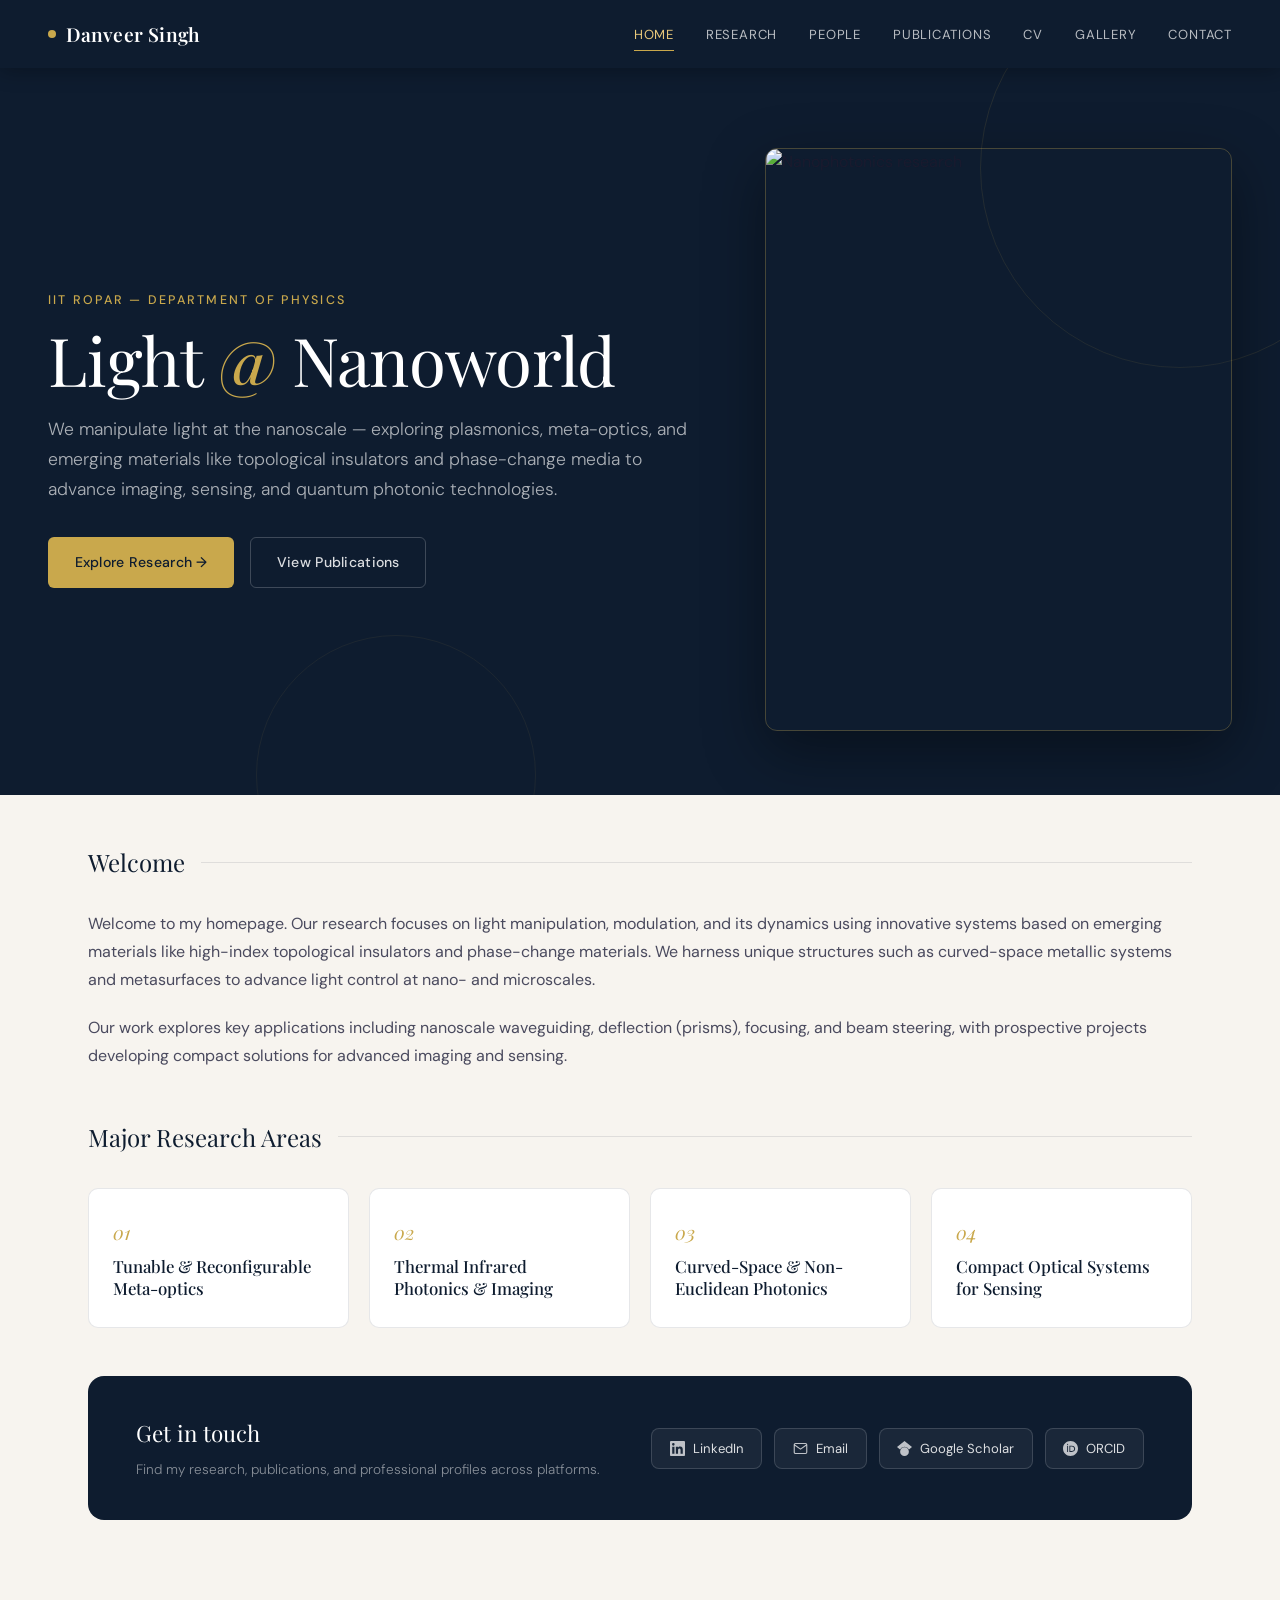
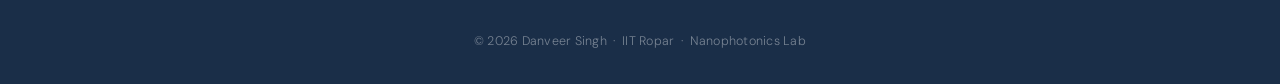
==== index.html @ 8ac62649 "Initial upload" ====
<!DOCTYPE html>
<html lang="en">
<head>
<meta charset="UTF-8">
<meta name="viewport" content="width=device-width, initial-scale=1.0">
<title>Danveer Singh — Light @ Nanoworld</title>
<meta name="description" content="Dr. Danveer Singh — Assistant Professor at IIT Ropar. Research in nanophotonics, plasmonics, and meta-optics for sensing, imaging, and quantum technologies.">
<link href="https://fonts.googleapis.com/css2?family=Playfair+Display:wght@400;500;600&family=DM+Sans:wght@300;400;500&display=swap" rel="stylesheet">
<link rel="stylesheet" href="styles.css">
</head>
<body>

<nav>
  <a href="index.html" class="nav-brand">Danveer Singh</a>
  <button class="nav-toggle" onclick="document.querySelector('.nav-links').classList.toggle('open')">☰</button>
  <ul class="nav-links">
    <li><a href="index.html" class="active">Home</a></li>
    <li><a href="research.html">Research</a></li>
    <li><a href="people.html">People</a></li>
    <li><a href="publications.html">Publications</a></li>
    <li><a href="cv.html">CV</a></li>
    <li><a href="gallery.html">Gallery</a></li>
    <li><a href="contact.html">Contact</a></li>
  </ul>
</nav>

<section class="hero">
  <div class="hero-grid">
    <div>
      <p class="header-eyebrow">IIT Ropar — Department of Physics</p>
      <h1>Light <span class="accent">@</span> Nanoworld</h1>
      <p class="lead">We manipulate light at the nanoscale — exploring plasmonics, meta-optics, and emerging materials like topological insulators and phase-change media to advance imaging, sensing, and quantum photonic technologies.</p>
      <div class="hero-cta">
        <a href="research.html" class="btn btn-primary">Explore Research →</a>
        <a href="publications.html" class="btn btn-ghost">View Publications</a>
      </div>
    </div>
    <div class="hero-image">
      <img src="https://lh3.googleusercontent.com/sitesv/[base64]w1280" alt="Nanophotonics research">
    </div>
  </div>
</section>

<main>
  <div class="prose">
    <div class="section-label"><h2>Welcome</h2></div>
    <p>Welcome to my homepage. Our research focuses on light manipulation, modulation, and its dynamics using innovative systems based on emerging materials like high-index topological insulators and phase-change materials. We harness unique structures such as curved-space metallic systems and metasurfaces to advance light control at nano- and microscales.</p>
    <p>Our work explores key applications including nanoscale waveguiding, deflection (prisms), focusing, and beam steering, with prospective projects developing compact solutions for advanced imaging and sensing.</p>
  </div>

  <div class="section-label"><h2>Major Research Areas</h2></div>
  <div class="research-grid">
    <div class="research-card">
      <p class="card-num">01</p>
      <h3>Tunable & Reconfigurable Meta-optics</h3>
    </div>
    <div class="research-card">
      <p class="card-num">02</p>
      <h3>Thermal Infrared Photonics & Imaging</h3>
    </div>
    <div class="research-card">
      <p class="card-num">03</p>
      <h3>Curved-Space & Non-Euclidean Photonics</h3>
    </div>
    <div class="research-card">
      <p class="card-num">04</p>
      <h3>Compact Optical Systems for Sensing</h3>
    </div>
  </div>

  <div class="connect-section">
    <div class="connect-text">
      <h3>Get in touch</h3>
      <p>Find my research, publications, and professional profiles across platforms.</p>
    </div>
    <div class="connect-links">
      <a href="https://linkedin.com/in/dr-danveer-singh-b5852313" class="connect-link" target="_blank">
        <svg viewBox="0 0 24 24" fill="currentColor"><path d="M20.447 20.452h-3.554v-5.569c0-1.328-.027-3.037-1.852-3.037-1.853 0-2.136 1.445-2.136 2.939v5.667H9.351V9h3.414v1.561h.046c.477-.9 1.637-1.85 3.37-1.85 3.601 0 4.267 2.37 4.267 5.455v6.286zM5.337 7.433a2.062 2.062 0 0 1-2.063-2.065 2.064 2.064 0 1 1 2.063 2.065zm1.782 13.019H3.555V9h3.564v11.452zM22.225 0H1.771C.792 0 0 .774 0 1.729v20.542C0 23.227.792 24 1.771 24h20.451C23.2 24 24 23.227 24 22.271V1.729C24 .774 23.2 0 22.222 0h.003z"/></svg>
        LinkedIn
      </a>
      <a href="mailto:danveer.singh@iitrpr.ac.in" class="connect-link">
        <svg viewBox="0 0 24 24" fill="none" stroke="currentColor" stroke-width="1.8"><path d="M4 4h16c1.1 0 2 .9 2 2v12c0 1.1-.9 2-2 2H4c-1.1 0-2-.9-2-2V6c0-1.1.9-2 2-2z"/><polyline points="22,6 12,13 2,6"/></svg>
        Email
      </a>
      <a href="https://scholar.google.com/citations?user=faxJPPoAAAAJ&hl=en" class="connect-link" target="_blank">
        <svg viewBox="0 0 24 24" fill="currentColor"><path d="M12 24a7 7 0 1 1 0-14 7 7 0 0 1 0 14zm0-24L0 9.5l4.838 3.94A8 8 0 0 1 12 9a8 8 0 0 1 7.162 4.44L24 9.5z"/></svg>
        Google Scholar
      </a>
      <a href="https://orcid.org/0000-0001-6834-3446" class="connect-link" target="_blank">
        <svg viewBox="0 0 24 24" fill="currentColor"><path d="M12 0C5.372 0 0 5.372 0 12s5.372 12 12 12 12-5.372 12-12S18.628 0 12 0zM7.369 4.378c.525 0 .947.431.947.947s-.422.947-.947.947a.95.95 0 0 1-.947-.947c0-.525.422-.947.947-.947zm-.722 3.038h1.444v10.041H6.647V7.416zm3.562 0h3.9c3.712 0 5.344 2.653 5.344 5.025 0 2.578-2.016 5.016-5.325 5.016h-3.919V7.416zm1.444 1.303v7.444h2.297c3.272 0 3.872-2.203 3.872-3.722 0-2.016-1.116-3.722-3.884-3.722h-2.285z"/></svg>
        ORCID
      </a>
    </div>
  </div>
</main>

<footer>
  &copy; 2026 Danveer Singh &nbsp;·&nbsp; IIT Ropar &nbsp;·&nbsp; Nanophotonics Lab
</footer>

</body>
</html>
---- styles.css ----
/* ============================================================
   DANVEER SINGH — Personal Academic Website
   Theme: Navy + Gold (Academic / Elegant)
   ============================================================ */

*, *::before, *::after { box-sizing: border-box; margin: 0; padding: 0; }

:root {
  --navy: #0e1c2f;
  --navy-mid: #1a2e48;
  --navy-light: #2a4666;
  --gold: #c9a84c;
  --gold-light: #e8c87a;
  --gold-soft: rgba(201, 168, 76, 0.12);
  --cream: #f7f4ef;
  --paper: #ffffff;
  --text: #1a1a2e;
  --text-soft: #4a4a5e;
  --muted: #6b7280;
  --border: rgba(14, 28, 47, 0.1);
  --border-strong: rgba(14, 28, 47, 0.2);
  --shadow-sm: 0 1px 3px rgba(0,0,0,0.06), 0 4px 16px rgba(0,0,0,0.04);
  --shadow-md: 0 4px 14px rgba(14,28,47,0.08), 0 12px 32px rgba(14,28,47,0.06);
  --shadow-lg: 0 8px 32px rgba(14,28,47,0.14);
}

html { scroll-behavior: smooth; }

body {
  font-family: 'DM Sans', -apple-system, BlinkMacSystemFont, sans-serif;
  background: var(--cream);
  color: var(--text);
  min-height: 100vh;
  line-height: 1.6;
  -webkit-font-smoothing: antialiased;
}

a { color: var(--navy); text-decoration: none; transition: color 0.2s; }
a:hover { color: var(--gold); }

img { max-width: 100%; height: auto; display: block; }

/* ============== NAVIGATION ============== */
nav {
  background: var(--navy);
  padding: 0 3rem;
  display: flex;
  align-items: center;
  justify-content: space-between;
  height: 68px;
  position: sticky;
  top: 0;
  z-index: 100;
  box-shadow: 0 2px 20px rgba(0,0,0,0.3);
}

.nav-brand {
  color: white;
  font-family: 'Playfair Display', serif;
  font-size: 1.2rem;
  font-weight: 600;
  letter-spacing: 0.01em;
  text-decoration: none;
  display: flex;
  align-items: center;
  gap: 0.6rem;
}

.nav-brand::before {
  content: '';
  width: 8px;
  height: 8px;
  border-radius: 50%;
  background: var(--gold);
}

.nav-brand:hover { color: white; }

.nav-links {
  display: flex;
  gap: 2rem;
  list-style: none;
  align-items: center;
}

.nav-links a {
  color: rgba(255, 255, 255, 0.7);
  text-decoration: none;
  font-size: 0.82rem;
  font-weight: 400;
  letter-spacing: 0.06em;
  text-transform: uppercase;
  transition: color 0.2s;
  position: relative;
  padding: 0.25rem 0;
}

.nav-links a::after {
  content: '';
  position: absolute;
  bottom: -4px;
  left: 0;
  width: 0;
  height: 1px;
  background: var(--gold);
  transition: width 0.3s ease;
}

.nav-links a:hover,
.nav-links a.active {
  color: var(--gold-light);
}

.nav-links a.active::after,
.nav-links a:hover::after {
  width: 100%;
}

.nav-toggle {
  display: none;
  background: none;
  border: none;
  color: white;
  font-size: 1.5rem;
  cursor: pointer;
}

/* ============== HEADER ============== */
.page-header {
  background: var(--navy);
  padding: 4rem 3rem 3.5rem;
  position: relative;
  overflow: hidden;
}

.page-header::before {
  content: '';
  position: absolute;
  top: -80px;
  right: -80px;
  width: 360px;
  height: 360px;
  border-radius: 50%;
  border: 1px solid rgba(201, 168, 76, 0.15);
  pointer-events: none;
}

.page-header::after {
  content: '';
  position: absolute;
  bottom: -100px;
  left: 30%;
  width: 240px;
  height: 240px;
  border-radius: 50%;
  border: 1px solid rgba(201, 168, 76, 0.08);
  pointer-events: none;
}

.header-eyebrow {
  color: var(--gold);
  font-size: 0.78rem;
  letter-spacing: 0.18em;
  text-transform: uppercase;
  font-weight: 500;
  margin-bottom: 0.85rem;
  position: relative;
  z-index: 1;
}

.page-header h1 {
  font-family: 'Playfair Display', serif;
  font-size: clamp(2.2rem, 5vw, 3.6rem);
  color: white;
  font-weight: 400;
  line-height: 1.1;
  margin-bottom: 1rem;
  position: relative;
  z-index: 1;
}

.page-header p.subtitle {
  color: rgba(255, 255, 255, 0.6);
  font-size: 1rem;
  font-weight: 300;
  max-width: 580px;
  line-height: 1.65;
  position: relative;
  z-index: 1;
}

/* ============== MAIN LAYOUT ============== */
main {
  max-width: 1200px;
  margin: 0 auto;
  padding: 3rem 3rem 5rem;
}

.section-label {
  display: flex;
  align-items: center;
  gap: 1rem;
  margin-bottom: 1.75rem;
  margin-top: 3rem;
}

.section-label:first-child { margin-top: 0; }

.section-label h2 {
  font-family: 'Playfair Display', serif;
  font-size: 1.5rem;
  font-weight: 400;
  color: var(--navy);
  white-space: nowrap;
}

.section-label::after {
  content: '';
  flex: 1;
  height: 1px;
  background: var(--border);
}

/* ============== PROSE CONTENT ============== */
.prose p {
  font-size: 1rem;
  line-height: 1.75;
  color: var(--text-soft);
  margin-bottom: 1.25rem;
}

.prose p strong { color: var(--text); font-weight: 500; }

.prose a {
  color: var(--navy);
  border-bottom: 1px solid var(--gold);
  padding-bottom: 1px;
  transition: all 0.2s;
}

.prose a:hover {
  color: var(--gold);
  border-bottom-color: var(--gold);
}

.prose ul {
  list-style: none;
  padding-left: 0;
  margin-bottom: 1.5rem;
}

.prose ul li {
  position: relative;
  padding-left: 1.5rem;
  margin-bottom: 0.6rem;
  color: var(--text-soft);
  line-height: 1.65;
}

.prose ul li::before {
  content: '';
  position: absolute;
  left: 0;
  top: 0.65rem;
  width: 6px;
  height: 6px;
  background: var(--gold);
  border-radius: 50%;
}

/* ============== HOME / HERO ============== */
.hero {
  background: var(--navy);
  padding: 5rem 3rem 4rem;
  position: relative;
  overflow: hidden;
}

.hero-grid {
  max-width: 1200px;
  margin: 0 auto;
  display: grid;
  grid-template-columns: 1.4fr 1fr;
  gap: 4rem;
  align-items: center;
  position: relative;
  z-index: 1;
}

.hero h1 {
  font-family: 'Playfair Display', serif;
  font-size: clamp(2.5rem, 5.5vw, 4.2rem);
  font-weight: 400;
  color: white;
  line-height: 1.05;
  margin-bottom: 1.25rem;
  letter-spacing: -0.01em;
}

.hero h1 .accent {
  color: var(--gold);
  font-style: italic;
}

.hero p.lead {
  color: rgba(255, 255, 255, 0.65);
  font-size: 1.1rem;
  line-height: 1.7;
  font-weight: 300;
  margin-bottom: 2rem;
}

.hero-cta {
  display: flex;
  gap: 1rem;
  flex-wrap: wrap;
}

.btn {
  display: inline-flex;
  align-items: center;
  gap: 0.5rem;
  padding: 0.85rem 1.6rem;
  border-radius: 6px;
  font-size: 0.88rem;
  font-weight: 500;
  letter-spacing: 0.02em;
  text-decoration: none;
  transition: all 0.2s;
  border: 1px solid transparent;
  cursor: pointer;
}

.btn-primary {
  background: var(--gold);
  color: var(--navy);
}

.btn-primary:hover {
  background: var(--gold-light);
  color: var(--navy);
  transform: translateY(-2px);
}

.btn-ghost {
  background: transparent;
  color: rgba(255, 255, 255, 0.85);
  border-color: rgba(255, 255, 255, 0.2);
}

.btn-ghost:hover {
  border-color: var(--gold);
  color: var(--gold-light);
}

.hero-image {
  position: relative;
  border-radius: 12px;
  overflow: hidden;
  aspect-ratio: 4/5;
  box-shadow: 0 20px 60px rgba(0,0,0,0.4);
  border: 1px solid rgba(201, 168, 76, 0.3);
}

.hero-image::before {
  content: '';
  position: absolute;
  inset: 0;
  background: linear-gradient(135deg, transparent 0%, rgba(14,28,47,0.4) 100%);
  z-index: 1;
}

.hero-image img {
  width: 100%;
  height: 100%;
  object-fit: cover;
}

.hero::before {
  content: '';
  position: absolute;
  top: -100px;
  right: -100px;
  width: 400px;
  height: 400px;
  border-radius: 50%;
  border: 1px solid rgba(201, 168, 76, 0.12);
  pointer-events: none;
}

.hero::after {
  content: '';
  position: absolute;
  bottom: -120px;
  left: 20%;
  width: 280px;
  height: 280px;
  border-radius: 50%;
  border: 1px solid rgba(201, 168, 76, 0.08);
  pointer-events: none;
}

/* ============== RESEARCH AREAS GRID ============== */
.research-grid {
  display: grid;
  grid-template-columns: repeat(auto-fit, minmax(240px, 1fr));
  gap: 1.25rem;
  margin: 2rem 0;
}

.research-card {
  background: var(--paper);
  padding: 1.75rem 1.5rem;
  border-radius: 10px;
  border: 1px solid var(--border);
  transition: transform 0.3s, box-shadow 0.3s, border-color 0.3s;
  position: relative;
}

.research-card:hover {
  transform: translateY(-4px);
  box-shadow: var(--shadow-md);
  border-color: var(--gold);
}

.research-card .card-num {
  font-family: 'Playfair Display', serif;
  font-size: 1.2rem;
  color: var(--gold);
  font-style: italic;
  margin-bottom: 0.5rem;
}

.research-card h3 {
  font-family: 'Playfair Display', serif;
  font-size: 1.05rem;
  color: var(--navy);
  font-weight: 500;
  line-height: 1.3;
}

/* ============== RESEARCH ITEMS (long form) ============== */
.research-item {
  background: var(--paper);
  border-radius: 12px;
  border: 1px solid var(--border);
  overflow: hidden;
  margin-bottom: 1.75rem;
  display: grid;
  grid-template-columns: 280px 1fr;
  transition: box-shadow 0.3s;
}

.research-item:hover { box-shadow: var(--shadow-md); }

.research-item.reverse { grid-template-columns: 1fr 280px; }

.research-item .ri-image {
  background: #dde3ea;
  position: relative;
  overflow: hidden;
}

.research-item .ri-image img {
  width: 100%;
  height: 100%;
  object-fit: cover;
}

.research-item .ri-content {
  padding: 1.75rem 1.85rem;
}

.research-item h3 {
  font-family: 'Playfair Display', serif;
  font-size: 1.25rem;
  color: var(--navy);
  font-weight: 500;
  margin-bottom: 0.75rem;
  line-height: 1.3;
}

.research-item p {
  color: var(--text-soft);
  font-size: 0.93rem;
  line-height: 1.7;
  margin-bottom: 1rem;
}

.research-item .ri-link {
  display: inline-flex;
  align-items: center;
  gap: 0.4rem;
  font-size: 0.83rem;
  color: var(--navy);
  font-weight: 500;
  letter-spacing: 0.02em;
  text-transform: uppercase;
  border-bottom: 1px solid var(--gold);
  padding-bottom: 2px;
  transition: all 0.2s;
}

.research-item .ri-link:hover {
  color: var(--gold);
}

.research-item .ri-cite {
  display: block;
  font-size: 0.8rem;
  color: var(--muted);
  margin-top: 0.4rem;
  font-style: italic;
  line-height: 1.5;
}

/* ============== PEOPLE GRID ============== */
.people-grid {
  display: grid;
  grid-template-columns: repeat(auto-fill, minmax(280px, 1fr));
  gap: 1.5rem;
}

.person-card {
  background: var(--paper);
  border-radius: 12px;
  border: 1px solid var(--border);
  overflow: hidden;
  transition: transform 0.3s, box-shadow 0.3s;
}

.person-card:hover {
  transform: translateY(-4px);
  box-shadow: var(--shadow-md);
}

.person-photo {
  aspect-ratio: 1/1;
  background: #dde3ea;
  position: relative;
  overflow: hidden;
}

.person-photo img {
  width: 100%;
  height: 100%;
  object-fit: cover;
}

.person-info {
  padding: 1.25rem 1.35rem 1.5rem;
}

.person-info h3 {
  font-family: 'Playfair Display', serif;
  font-size: 1.1rem;
  color: var(--navy);
  font-weight: 500;
  margin-bottom: 0.25rem;
  line-height: 1.3;
}

.person-role {
  font-size: 0.78rem;
  color: var(--gold);
  background: var(--gold-soft);
  padding: 3px 10px;
  border-radius: 99px;
  display: inline-block;
  font-weight: 500;
  letter-spacing: 0.02em;
  margin-bottom: 0.85rem;
}

.person-bio {
  font-size: 0.85rem;
  color: var(--text-soft);
  line-height: 1.65;
}

.person-card.lead {
  grid-column: 1 / -1;
  display: grid;
  grid-template-columns: 320px 1fr;
}

.person-card.lead .person-photo {
  aspect-ratio: auto;
  height: 100%;
}

.person-card.lead .person-info {
  padding: 2rem 2.25rem;
  display: flex;
  flex-direction: column;
  justify-content: center;
}

.person-card.lead h3 {
  font-size: 1.5rem;
  margin-bottom: 0.3rem;
}

.person-card.lead .person-bio {
  font-size: 0.95rem;
  margin-bottom: 1rem;
}

.former-list {
  background: var(--paper);
  border-left: 3px solid var(--gold);
  padding: 1.25rem 1.5rem;
  border-radius: 0 8px 8px 0;
  margin-top: 1rem;
}

.former-list ol {
  padding-left: 1.25rem;
  color: var(--text-soft);
  font-size: 0.9rem;
}

.former-list ol li { margin-bottom: 0.4rem; }

/* ============== PUBLICATIONS ============== */
.pub-year {
  font-family: 'Playfair Display', serif;
  font-size: 1.85rem;
  color: var(--navy);
  font-weight: 400;
  margin: 2.5rem 0 1.25rem;
  padding-bottom: 0.5rem;
  border-bottom: 2px solid var(--gold);
  display: inline-block;
}

.pub-year:first-of-type { margin-top: 0; }

.pub-list {
  list-style: none;
  padding: 0;
}

.pub-item {
  background: var(--paper);
  border: 1px solid var(--border);
  border-radius: 8px;
  padding: 1.1rem 1.4rem;
  margin-bottom: 0.85rem;
  transition: box-shadow 0.2s, border-color 0.2s, transform 0.2s;
  position: relative;
}

.pub-item:hover {
  border-color: var(--gold);
  box-shadow: var(--shadow-sm);
  transform: translateX(4px);
}

.pub-item .pub-title {
  font-size: 0.97rem;
  color: var(--text);
  line-height: 1.55;
  font-weight: 500;
  margin-bottom: 0.4rem;
}

.pub-item .pub-meta {
  font-size: 0.83rem;
  color: var(--muted);
  font-style: italic;
  line-height: 1.5;
}

.pub-item .pub-meta a {
  color: var(--navy);
  border-bottom: 1px dotted var(--gold);
  font-style: normal;
  font-weight: 500;
}

.pub-item .pub-meta a:hover { color: var(--gold); }

.pub-item .pub-status {
  display: inline-block;
  font-size: 0.7rem;
  background: var(--gold-soft);
  color: #8a6820;
  padding: 2px 8px;
  border-radius: 99px;
  margin-left: 0.4rem;
  font-weight: 500;
  font-style: normal;
  letter-spacing: 0.02em;
}

/* ============== GALLERY ============== */
.filter-bar {
  background: white;
  border-bottom: 1px solid var(--border);
  padding: 0 3rem;
  display: flex;
  gap: 0;
  position: sticky;
  top: 68px;
  z-index: 90;
  margin: 0 -3rem;
}

.filter-btn {
  padding: 1rem 1.5rem;
  background: none;
  border: none;
  border-bottom: 2px solid transparent;
  color: var(--muted);
  font-family: 'DM Sans', sans-serif;
  font-size: 0.85rem;
  font-weight: 500;
  cursor: pointer;
  transition: all 0.2s;
  letter-spacing: 0.02em;
  margin-bottom: -1px;
}

.filter-btn:hover { color: var(--text); }

.filter-btn.active {
  color: var(--navy);
  border-bottom-color: var(--gold);
}

.count {
  display: inline-flex;
  align-items: center;
  justify-content: center;
  background: var(--border);
  color: var(--muted);
  font-size: 0.7rem;
  font-weight: 500;
  border-radius: 99px;
  padding: 1px 7px;
  margin-left: 6px;
  min-width: 20px;
}

.filter-btn.active .count {
  background: var(--gold-soft);
  color: #8a6820;
}

.photo-grid {
  display: grid;
  grid-template-columns: repeat(auto-fill, minmax(280px, 1fr));
  gap: 1.25rem;
  margin-top: 1.5rem;
}

.photo-grid.wide { grid-template-columns: repeat(2, 1fr); }

.photo-card {
  position: relative;
  border-radius: 10px;
  overflow: hidden;
  background: white;
  box-shadow: var(--shadow-sm);
  transition: transform 0.3s ease, box-shadow 0.3s ease;
  cursor: pointer;
}

.photo-card:hover {
  transform: translateY(-4px);
  box-shadow: var(--shadow-lg);
}

.photo-card.featured { grid-column: span 2; }

.photo-wrap {
  position: relative;
  overflow: hidden;
  aspect-ratio: 4/3;
  background: #dde3ea;
}

.photo-card.featured .photo-wrap { aspect-ratio: 16/7; }

.photo-wrap img {
  width: 100%;
  height: 100%;
  object-fit: cover;
  transition: transform 0.4s ease;
}

.photo-card:hover .photo-wrap img { transform: scale(1.04); }

.photo-overlay {
  position: absolute;
  inset: 0;
  background: linear-gradient(to top, rgba(14,28,47,0.72) 0%, transparent 55%);
  opacity: 0;
  transition: opacity 0.3s ease;
  display: flex;
  align-items: flex-end;
  padding: 1.25rem;
}

.photo-card:hover .photo-overlay { opacity: 1; }

.overlay-text { color: white; font-size: 0.85rem; font-weight: 300; }

.photo-caption {
  padding: 0.9rem 1.1rem;
  border-top: 1px solid var(--border);
}

.caption-text {
  font-size: 0.85rem;
  color: var(--text);
  line-height: 1.5;
}

.caption-meta {
  display: flex;
  align-items: center;
  gap: 0.5rem;
  margin-top: 0.4rem;
}

.caption-tag {
  font-size: 0.7rem;
  color: #8a6820;
  background: var(--gold-soft);
  padding: 2px 8px;
  border-radius: 99px;
  font-weight: 500;
}

.caption-year {
  font-size: 0.72rem;
  color: var(--muted);
  margin-left: auto;
}

/* ============== LIGHTBOX ============== */
.lightbox {
  display: none;
  position: fixed;
  inset: 0;
  background: rgba(5,10,20,0.93);
  z-index: 1000;
  align-items: center;
  justify-content: center;
  padding: 2rem;
}

.lightbox.open { display: flex; }

.lightbox-inner {
  max-width: 900px;
  width: 100%;
  position: relative;
  animation: lbIn 0.25s ease;
}

@keyframes lbIn {
  from { opacity: 0; transform: scale(0.96); }
  to   { opacity: 1; transform: scale(1); }
}

.lightbox-inner img {
  width: 100%;
  max-height: 75vh;
  object-fit: contain;
  border-radius: 10px;
}

.lightbox-caption {
  color: rgba(255,255,255,0.8);
  font-size: 0.9rem;
  text-align: center;
  margin-top: 1rem;
  font-weight: 300;
}

.lb-close {
  position: absolute;
  top: -2.5rem;
  right: 0;
  background: none;
  border: none;
  color: rgba(255,255,255,0.6);
  font-size: 1.8rem;
  cursor: pointer;
  line-height: 1;
}

.lb-close:hover { color: white; }

/* ============== CONTACT ============== */
.contact-grid {
  display: grid;
  grid-template-columns: 1fr 1fr;
  gap: 3rem;
}

.contact-info {
  background: var(--paper);
  border-radius: 12px;
  padding: 2rem 2.25rem;
  border: 1px solid var(--border);
}

.contact-row {
  display: flex;
  align-items: flex-start;
  gap: 1rem;
  padding: 1rem 0;
  border-bottom: 1px solid var(--border);
}

.contact-row:last-child { border-bottom: none; }

.contact-icon {
  width: 36px;
  height: 36px;
  border-radius: 50%;
  background: var(--gold-soft);
  display: flex;
  align-items: center;
  justify-content: center;
  flex-shrink: 0;
}

.contact-icon svg {
  width: 16px;
  height: 16px;
  color: #8a6820;
}

.contact-row .label {
  font-size: 0.72rem;
  text-transform: uppercase;
  color: var(--muted);
  letter-spacing: 0.06em;
  margin-bottom: 0.15rem;
}

.contact-row .value {
  font-size: 0.95rem;
  color: var(--text);
  line-height: 1.5;
}

.contact-row .value a {
  color: var(--navy);
  border-bottom: 1px dotted var(--gold);
}

/* ============== CONNECT BANNER ============== */
.connect-section {
  background: var(--navy);
  border-radius: 16px;
  padding: 2.5rem 3rem;
  display: flex;
  align-items: center;
  justify-content: space-between;
  gap: 2rem;
  margin-top: 3rem;
}

.connect-text h3 {
  font-family: 'Playfair Display', serif;
  font-size: 1.4rem;
  color: white;
  font-weight: 400;
  margin-bottom: 0.4rem;
}

.connect-text p {
  color: rgba(255, 255, 255, 0.5);
  font-size: 0.85rem;
  font-weight: 300;
}

.connect-links {
  display: flex;
  gap: 0.75rem;
  flex-wrap: wrap;
}

.connect-link {
  display: flex;
  align-items: center;
  gap: 0.5rem;
  padding: 0.55rem 1.1rem;
  border-radius: 8px;
  border: 1px solid rgba(255, 255, 255, 0.15);
  color: rgba(255, 255, 255, 0.85);
  text-decoration: none;
  font-size: 0.82rem;
  background: rgba(255, 255, 255, 0.05);
  transition: all 0.2s;
}

.connect-link:hover {
  background: var(--gold-soft);
  border-color: rgba(201, 168, 76, 0.4);
  color: var(--gold-light);
}

.connect-link svg {
  width: 15px;
  height: 15px;
  flex-shrink: 0;
  opacity: 0.85;
}

/* ============== FOOTER ============== */
footer {
  background: var(--navy-mid);
  padding: 2rem 3rem;
  text-align: center;
  color: rgba(255, 255, 255, 0.4);
  font-size: 0.78rem;
  font-weight: 300;
  letter-spacing: 0.02em;
}

footer a { color: var(--gold-light); }
footer a:hover { color: white; }

/* ============== RESPONSIVE ============== */
@media (max-width: 900px) {
  .hero-grid {
    grid-template-columns: 1fr;
    gap: 2.5rem;
  }
  .hero-image { max-width: 380px; margin: 0 auto; }
  .person-card.lead { grid-template-columns: 1fr; }
  .person-card.lead .person-photo { aspect-ratio: 1/1; }
  .contact-grid { grid-template-columns: 1fr; }
  .research-item, .research-item.reverse { grid-template-columns: 1fr; }
  .research-item .ri-image { aspect-ratio: 16/9; }
}

@media (max-width: 700px) {
  nav { padding: 0 1.25rem; }
  .nav-links { display: none; position: absolute; top: 68px; left: 0; right: 0; background: var(--navy); flex-direction: column; padding: 1.25rem; gap: 1.25rem; box-shadow: 0 4px 14px rgba(0,0,0,0.3); }
  .nav-links.open { display: flex; }
  .nav-toggle { display: block; }
  .page-header { padding: 2.5rem 1.25rem 2rem; }
  .hero { padding: 3rem 1.25rem 2.5rem; }
  main { padding: 2rem 1.25rem 4rem; }
  .filter-bar { padding: 0 1.25rem; margin: 0 -1.25rem; overflow-x: auto; }
  .filter-btn { padding: 0.85rem 1rem; white-space: nowrap; font-size: 0.8rem; }
  .photo-grid.wide { grid-template-columns: 1fr; }
  .photo-card.featured { grid-column: span 1; }
  .photo-card.featured .photo-wrap { aspect-ratio: 4/3; }
  .connect-section { flex-direction: column; align-items: flex-start; padding: 1.75rem; }
  .hero h1 { font-size: 2.2rem; }
}
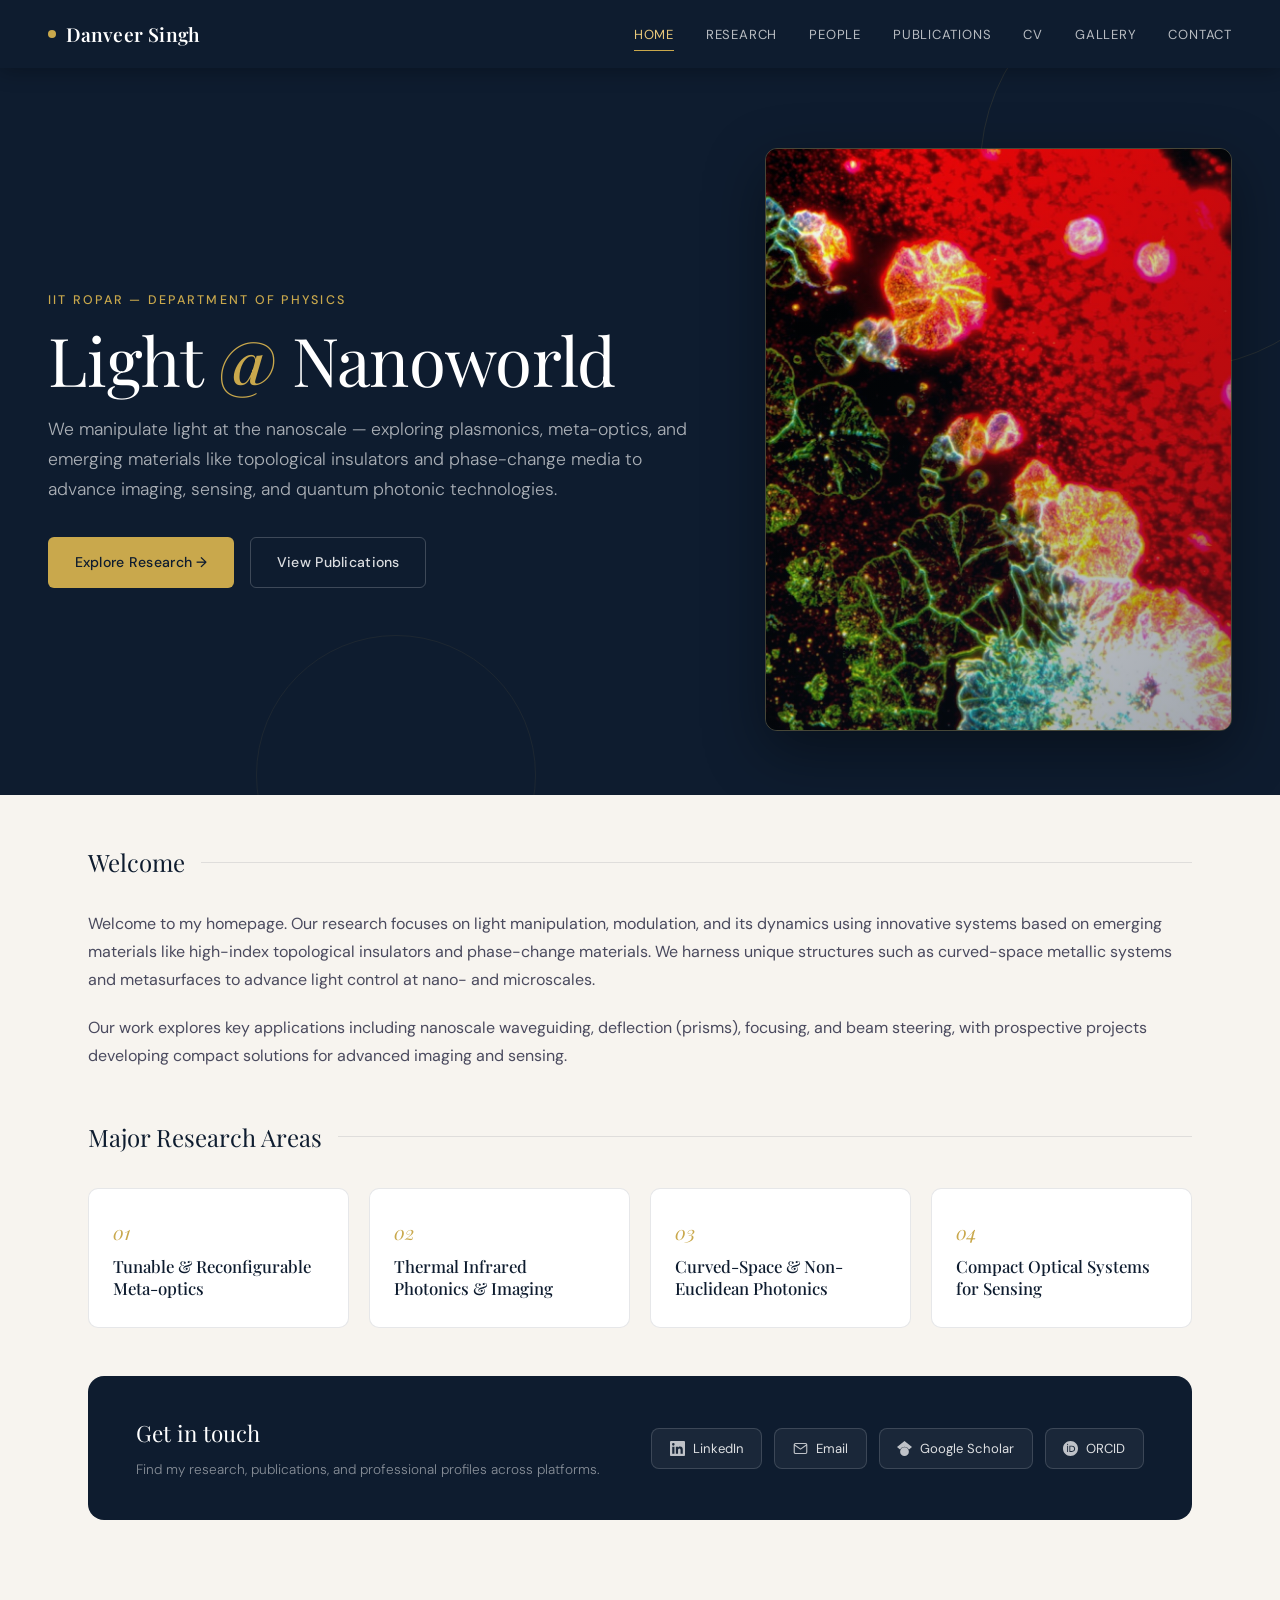
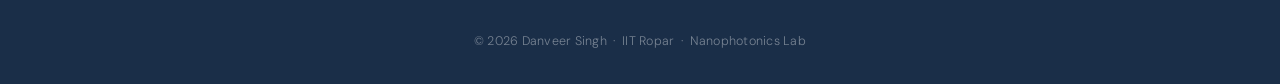
==== commit 7ac1de29: "Add files via upload" ====
--- a/index.html
+++ b/index.html
@@ -36,7 +36,7 @@
       </div>
     </div>
     <div class="hero-image">
-      <img src="https://lh3.googleusercontent.com/sitesv/[base64]w1280" alt="Nanophotonics research">
+      <img src="Homepage.jpg" alt="Nanophotonics research">
     </div>
   </div>
 </section>
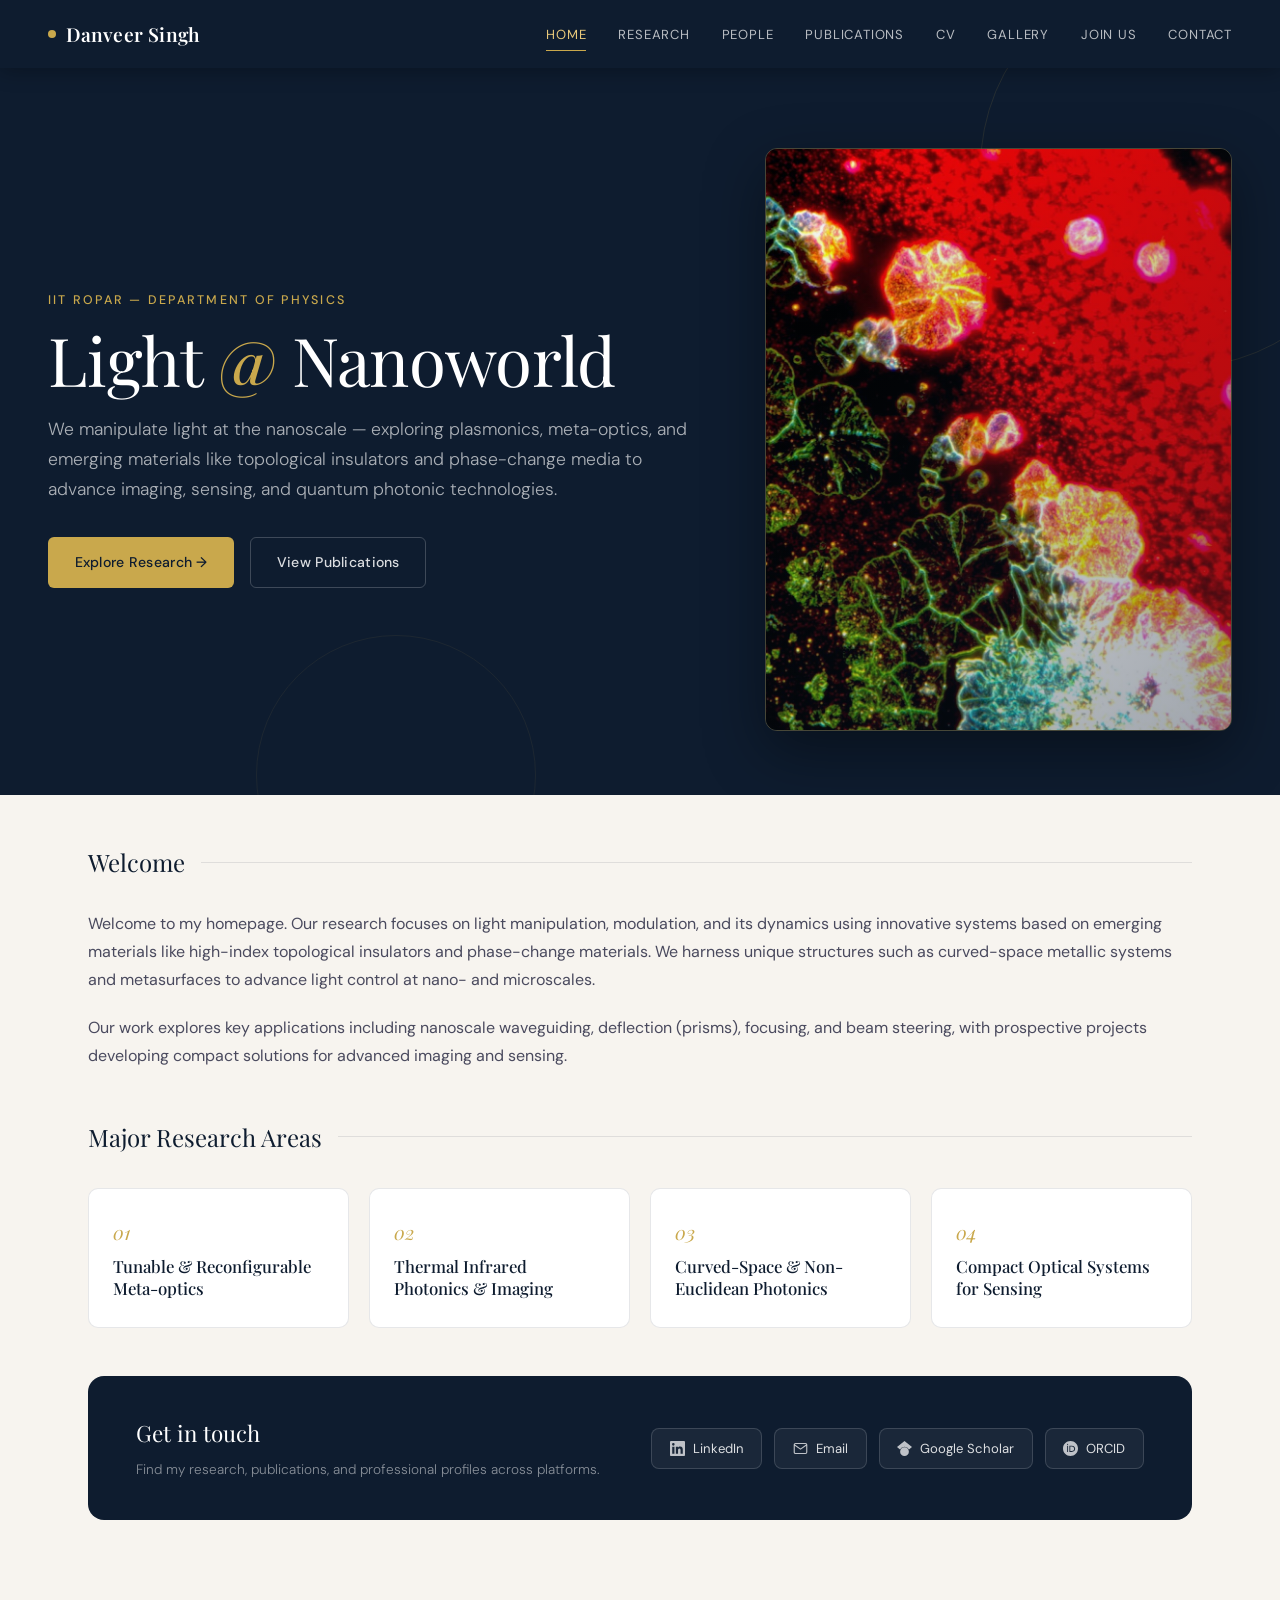
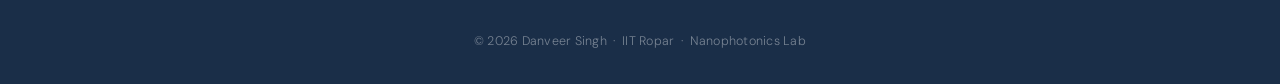
==== commit 606af0d6: "Add files via upload" ====
--- a/index.html
+++ b/index.html
@@ -20,6 +20,7 @@
     <li><a href="publications.html">Publications</a></li>
     <li><a href="cv.html">CV</a></li>
     <li><a href="gallery.html">Gallery</a></li>
+    <li><a href="join.html">Join Us</a></li>
     <li><a href="contact.html">Contact</a></li>
   </ul>
 </nav>
--- a/styles.css
+++ b/styles.css
@@ -447,24 +447,31 @@
   overflow: hidden;
   margin-bottom: 1.75rem;
   display: grid;
-  grid-template-columns: 280px 1fr;
+  grid-template-columns: 480px 1fr;
   transition: box-shadow 0.3s;
 }
 
 .research-item:hover { box-shadow: var(--shadow-md); }
 
-.research-item.reverse { grid-template-columns: 1fr 280px; }
+.research-item.reverse { grid-template-columns: 1fr 480px; }
 
 .research-item .ri-image {
-  background: #dde3ea;
+  background: #f4f1eb;
   position: relative;
   overflow: hidden;
+  display: flex;
+  align-items: center;
+  justify-content: center;
+  padding: 0.5rem;
+  min-height: 340px;
 }
 
 .research-item .ri-image img {
-  width: 100%;
-  height: 100%;
-  object-fit: cover;
+  max-width: 100%;
+  max-height: 100%;
+  width: auto;
+  height: auto;
+  object-fit: contain;
 }
 
 .research-item .ri-content {
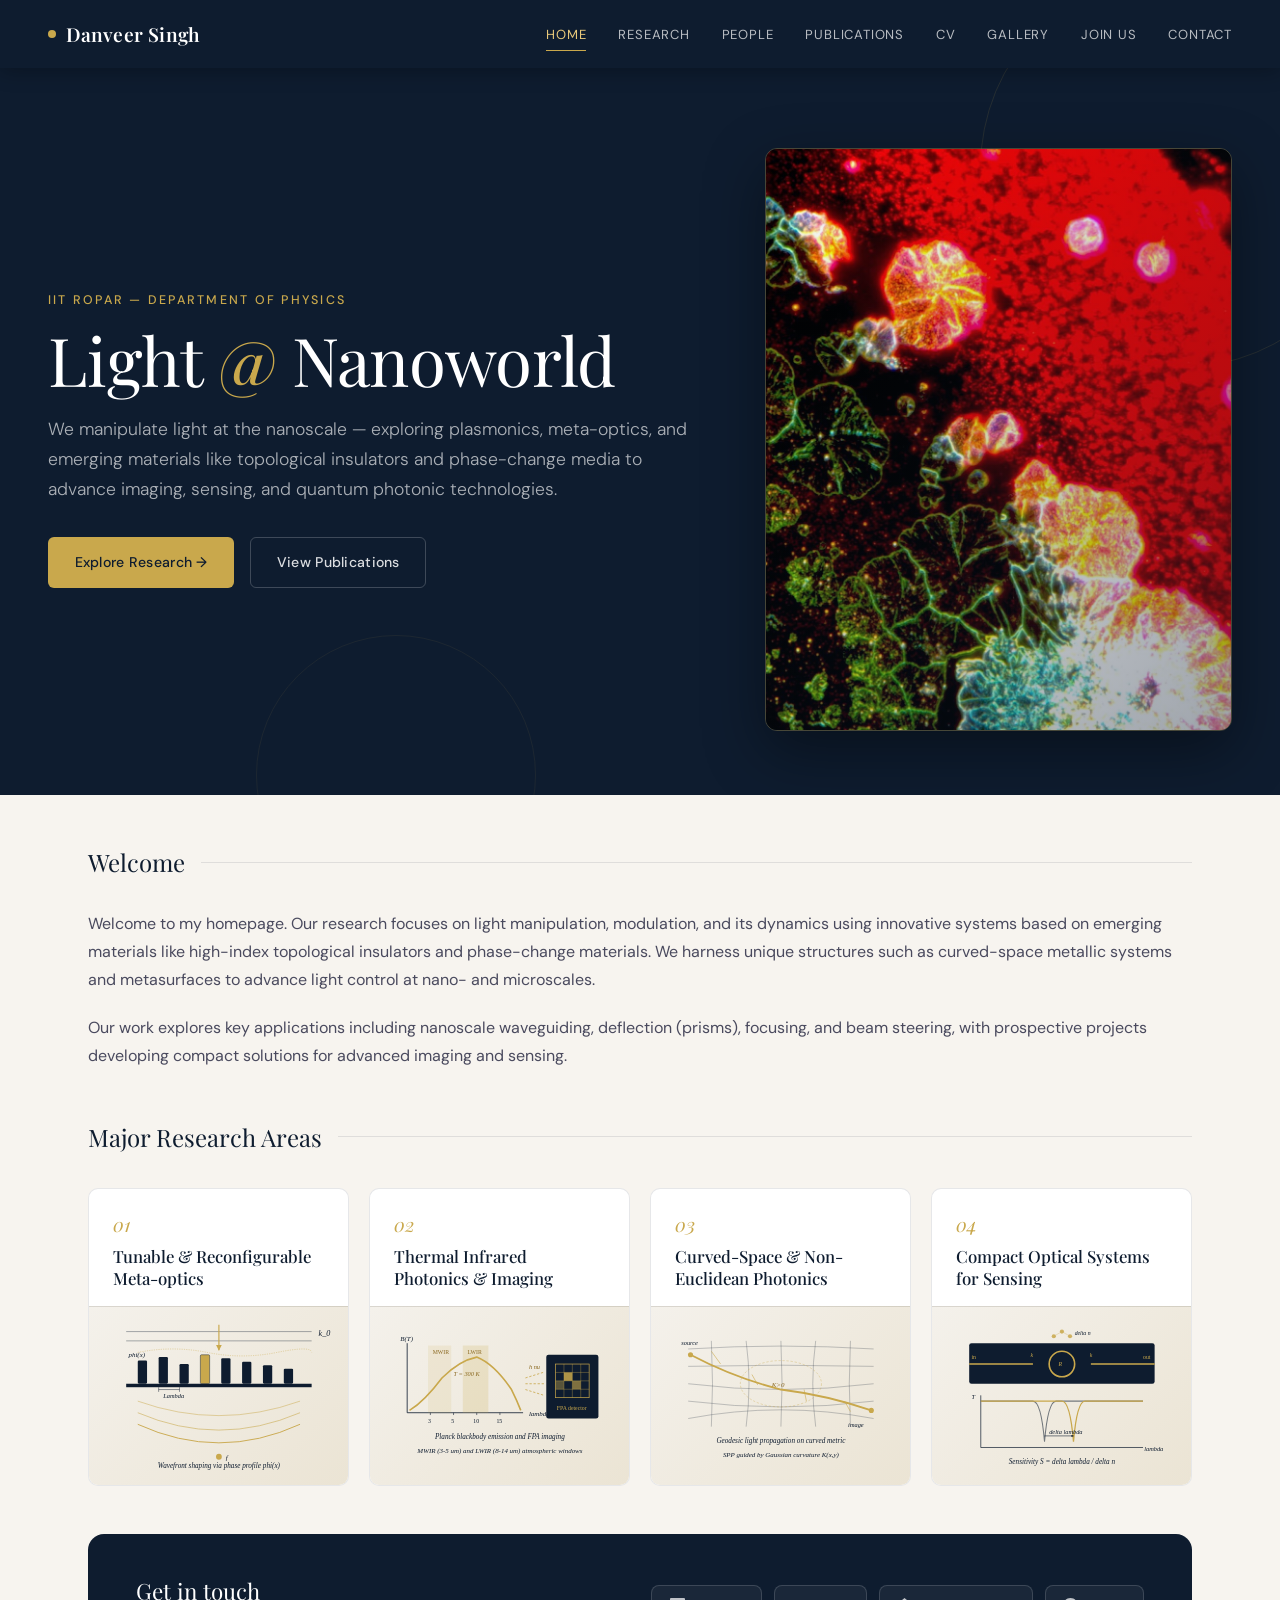
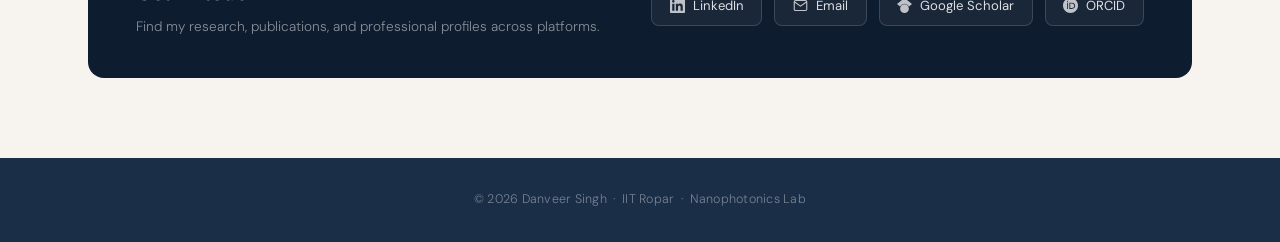
==== commit b1e0a736: "Add files via upload" ====
--- a/index.html
+++ b/index.html
@@ -54,19 +54,166 @@
     <div class="research-card">
       <p class="card-num">01</p>
       <h3>Tunable & Reconfigurable Meta-optics</h3>
-    </div>
+      <div class="card-illustration">
+        <svg viewBox="0 0 200 130" xmlns="http://www.w3.org/2000/svg">
+          <defs>
+            <marker id="ah1" viewBox="0 0 10 10" refX="9" refY="5" markerWidth="5" markerHeight="5" orient="auto">
+              <path d="M0 0 L10 5 L0 10 z" fill="#c9a84c"/>
+            </marker>
+          </defs>
+          <path d="M20 10 L180 10" stroke="#0e1c2f" stroke-width="0.6" opacity="0.5"/>
+          <path d="M20 18 L180 18" stroke="#0e1c2f" stroke-width="0.6" opacity="0.5"/>
+          <text x="186" y="14" font-family="serif" font-size="7" fill="#0e1c2f" font-style="italic">k_0</text>
+          <line x1="100" y1="4" x2="100" y2="26" stroke="#c9a84c" stroke-width="1" marker-end="url(#ah1)"/>
+          <rect x="30" y="35" width="8" height="20" rx="1" fill="#0e1c2f"/>
+          <rect x="48" y="32" width="8" height="23" rx="1" fill="#0e1c2f"/>
+          <rect x="66" y="38" width="8" height="17" rx="1" fill="#0e1c2f"/>
+          <rect x="84" y="30" width="8" height="25" rx="1" fill="#c9a84c" stroke="#0e1c2f" stroke-width="0.4"/>
+          <rect x="102" y="33" width="8" height="22" rx="1" fill="#0e1c2f"/>
+          <rect x="120" y="36" width="8" height="19" rx="1" fill="#0e1c2f"/>
+          <rect x="138" y="39" width="8" height="16" rx="1" fill="#0e1c2f"/>
+          <rect x="156" y="42" width="8" height="13" rx="1" fill="#0e1c2f"/>
+          <rect x="20" y="55" width="160" height="3" fill="#0e1c2f"/>
+          <text x="22" y="32" font-family="serif" font-size="6" fill="#0e1c2f" font-style="italic">phi(x)</text>
+          <path d="M30 28 Q60 22 90 28 T150 28 T180 28" stroke="#c9a84c" stroke-width="0.6" fill="none" opacity="0.6" stroke-dasharray="1,1"/>
+          <path d="M30 70 Q100 95 170 70" stroke="#c9a84c" stroke-width="0.7" fill="none" opacity="0.6"/>
+          <path d="M30 80 Q100 110 170 80" stroke="#c9a84c" stroke-width="0.7" fill="none" opacity="0.7"/>
+          <path d="M30 90 Q100 122 170 90" stroke="#c9a84c" stroke-width="0.8" fill="none"/>
+          <circle cx="100" cy="118" r="2.5" fill="#c9a84c"/>
+          <text x="106" y="121" font-family="serif" font-size="6" fill="#0e1c2f" font-style="italic">f</text>
+          <line x1="48" y1="60" x2="66" y2="60" stroke="#0e1c2f" stroke-width="0.4"/>
+          <line x1="48" y1="58" x2="48" y2="62" stroke="#0e1c2f" stroke-width="0.4"/>
+          <line x1="66" y1="58" x2="66" y2="62" stroke="#0e1c2f" stroke-width="0.4"/>
+          <text x="52" y="67" font-family="serif" font-size="5.5" fill="#0e1c2f" font-style="italic">Lambda</text>
+          <text x="100" y="128" text-anchor="middle" font-family="serif" font-size="6.2" fill="#0e1c2f" font-style="italic">Wavefront shaping via phase profile phi(x)</text>
+        </svg>
+      </div>
+    </div>
+
     <div class="research-card">
       <p class="card-num">02</p>
       <h3>Thermal Infrared Photonics & Imaging</h3>
-    </div>
+      <div class="card-illustration">
+        <svg viewBox="0 0 200 130" xmlns="http://www.w3.org/2000/svg">
+          <defs>
+            <marker id="ah4" viewBox="0 0 10 10" refX="9" refY="5" markerWidth="4" markerHeight="4" orient="auto">
+              <path d="M0 0 L10 5 L0 10 z" fill="#0e1c2f"/>
+            </marker>
+          </defs>
+          <line x1="20" y1="80" x2="120" y2="80" stroke="#0e1c2f" stroke-width="0.7"/>
+          <line x1="20" y1="80" x2="20" y2="20" stroke="#0e1c2f" stroke-width="0.7"/>
+          <text x="125" y="83" font-family="serif" font-size="6" fill="#0e1c2f" font-style="italic">lambda (um)</text>
+          <text x="14" y="18" font-family="serif" font-size="6" fill="#0e1c2f" font-style="italic">B(T)</text>
+          <line x1="40" y1="80" x2="40" y2="82" stroke="#0e1c2f" stroke-width="0.5"/>
+          <line x1="60" y1="80" x2="60" y2="82" stroke="#0e1c2f" stroke-width="0.5"/>
+          <line x1="80" y1="80" x2="80" y2="82" stroke="#0e1c2f" stroke-width="0.5"/>
+          <line x1="100" y1="80" x2="100" y2="82" stroke="#0e1c2f" stroke-width="0.5"/>
+          <text x="38" y="89" font-family="serif" font-size="5" fill="#0e1c2f">3</text>
+          <text x="58" y="89" font-family="serif" font-size="5" fill="#0e1c2f">5</text>
+          <text x="77" y="89" font-family="serif" font-size="5" fill="#0e1c2f">10</text>
+          <text x="97" y="89" font-family="serif" font-size="5" fill="#0e1c2f">15</text>
+          <rect x="38" y="22" width="20" height="58" fill="#c9a84c" opacity="0.13"/>
+          <rect x="68" y="22" width="22" height="58" fill="#c9a84c" opacity="0.20"/>
+          <text x="42" y="29" font-family="serif" font-size="5" fill="#8a6820">MWIR</text>
+          <text x="72" y="29" font-family="serif" font-size="5" fill="#8a6820">LWIR</text>
+          <path d="M22 78 Q35 70 50 50 Q65 35 80 32 Q95 38 110 60 Q115 70 118 78" stroke="#c9a84c" stroke-width="1.4" fill="none"/>
+          <text x="60" y="48" font-family="serif" font-size="5.5" fill="#8a6820" font-style="italic">T = 300 K</text>
+          <rect x="140" y="30" width="45" height="55" rx="2" fill="#0e1c2f"/>
+          <rect x="148" y="38" width="29" height="29" fill="none" stroke="#c9a84c" stroke-width="0.6"/>
+          <line x1="148" y1="45.25" x2="177" y2="45.25" stroke="#c9a84c" stroke-width="0.3"/>
+          <line x1="148" y1="52.5" x2="177" y2="52.5" stroke="#c9a84c" stroke-width="0.3"/>
+          <line x1="148" y1="59.75" x2="177" y2="59.75" stroke="#c9a84c" stroke-width="0.3"/>
+          <line x1="155.25" y1="38" x2="155.25" y2="67" stroke="#c9a84c" stroke-width="0.3"/>
+          <line x1="162.5" y1="38" x2="162.5" y2="67" stroke="#c9a84c" stroke-width="0.3"/>
+          <line x1="169.75" y1="38" x2="169.75" y2="67" stroke="#c9a84c" stroke-width="0.3"/>
+          <rect x="155.25" y="45.25" width="7.25" height="7.25" fill="#c9a84c" opacity="0.85"/>
+          <rect x="162.5" y="52.5" width="7.25" height="7.25" fill="#c9a84c" opacity="0.6"/>
+          <rect x="148" y="52.5" width="7.25" height="7.25" fill="#c9a84c" opacity="0.4"/>
+          <text x="162" y="78" text-anchor="middle" font-family="serif" font-size="5" fill="#c9a84c">FPA detector</text>
+          <path d="M122 50 L138 45" stroke="#c9a84c" stroke-width="0.7" stroke-dasharray="2,1.5"/>
+          <path d="M122 55 L138 55" stroke="#c9a84c" stroke-width="0.7" stroke-dasharray="2,1.5"/>
+          <path d="M122 60 L138 65" stroke="#c9a84c" stroke-width="0.7" stroke-dasharray="2,1.5"/>
+          <text x="125" y="42" font-family="serif" font-size="5.5" fill="#8a6820" font-style="italic">h nu</text>
+          <text x="100" y="103" text-anchor="middle" font-family="serif" font-size="6.2" fill="#0e1c2f" font-style="italic">Planck blackbody emission and FPA imaging</text>
+          <text x="100" y="115" text-anchor="middle" font-family="serif" font-size="6" fill="#0e1c2f" font-style="italic">MWIR (3-5 um) and LWIR (8-14 um) atmospheric windows</text>
+        </svg>
+      </div>
+    </div>
+
     <div class="research-card">
       <p class="card-num">03</p>
       <h3>Curved-Space & Non-Euclidean Photonics</h3>
-    </div>
+      <div class="card-illustration">
+        <svg viewBox="0 0 200 130" xmlns="http://www.w3.org/2000/svg">
+          <g stroke="#0e1c2f" stroke-width="0.4" fill="none" opacity="0.5">
+            <path d="M20 25 Q100 20 180 25"/>
+            <path d="M20 40 Q100 38 180 40"/>
+            <path d="M20 55 Q100 65 180 55"/>
+            <path d="M20 70 Q100 80 180 70"/>
+            <path d="M20 85 Q100 70 180 85"/>
+          </g>
+          <g stroke="#0e1c2f" stroke-width="0.4" fill="none" opacity="0.5">
+            <path d="M40 18 Q42 55 40 92"/>
+            <path d="M70 18 Q75 55 70 92"/>
+            <path d="M100 18 Q102 55 100 92"/>
+            <path d="M130 18 Q125 55 130 92"/>
+            <path d="M160 18 Q158 55 160 92"/>
+          </g>
+          <ellipse cx="100" cy="55" rx="35" ry="20" fill="none" stroke="#c9a84c" stroke-width="0.5" stroke-dasharray="2,1.5" opacity="0.6"/>
+          <text x="92" y="58" font-family="serif" font-size="6" fill="#8a6820" font-style="italic">K&gt;0</text>
+          <path d="M22 30 Q60 50 100 60 Q140 65 178 78" stroke="#c9a84c" stroke-width="1.6" fill="none" stroke-linecap="round"/>
+          <path d="M40 27 L48 38" stroke="#c9a84c" stroke-width="0.5"/>
+          <path d="M75 47 L80 56" stroke="#c9a84c" stroke-width="0.5"/>
+          <path d="M120 60 L122 70" stroke="#c9a84c" stroke-width="0.5"/>
+          <path d="M155 70 L160 79" stroke="#c9a84c" stroke-width="0.5"/>
+          <circle cx="22" cy="30" r="2.2" fill="#c9a84c"/>
+          <circle cx="178" cy="78" r="2.2" fill="#c9a84c"/>
+          <text x="14" y="22" font-family="serif" font-size="5.5" fill="#0e1c2f" font-style="italic">source</text>
+          <text x="158" y="92" font-family="serif" font-size="5.5" fill="#0e1c2f" font-style="italic">image</text>
+          <text x="100" y="106" text-anchor="middle" font-family="serif" font-size="6.2" fill="#0e1c2f" font-style="italic">Geodesic light propagation on curved metric</text>
+          <text x="100" y="118" text-anchor="middle" font-family="serif" font-size="6" fill="#0e1c2f" font-style="italic">SPP guided by Gaussian curvature K(x,y)</text>
+        </svg>
+      </div>
+    </div>
+
     <div class="research-card">
       <p class="card-num">04</p>
       <h3>Compact Optical Systems for Sensing</h3>
-    </div>
+      <div class="card-illustration">
+        <svg viewBox="0 0 200 130" xmlns="http://www.w3.org/2000/svg">
+          <defs>
+            <marker id="ah5" viewBox="0 0 10 10" refX="9" refY="5" markerWidth="4" markerHeight="4" orient="auto">
+              <path d="M0 0 L10 5 L0 10 z" fill="#0e1c2f"/>
+            </marker>
+          </defs>
+          <rect x="20" y="20" width="160" height="35" rx="2" fill="#0e1c2f"/>
+          <path d="M20 38 L75 38" stroke="#c9a84c" stroke-width="1.4"/>
+          <path d="M125 38 L180 38" stroke="#c9a84c" stroke-width="1.4"/>
+          <circle cx="100" cy="38" r="11" fill="none" stroke="#c9a84c" stroke-width="1.4"/>
+          <text x="97" y="40" font-family="serif" font-size="5" fill="#c9a84c" font-style="italic">R</text>
+          <text x="73" y="32" font-family="serif" font-size="5" fill="#c9a84c" font-style="italic">k</text>
+          <text x="124" y="32" font-family="serif" font-size="5" fill="#c9a84c" font-style="italic">k</text>
+          <circle cx="93" cy="14" r="1.8" fill="#c9a84c" opacity="0.85"/>
+          <circle cx="100" cy="10" r="1.8" fill="#c9a84c" opacity="0.85"/>
+          <circle cx="107" cy="14" r="1.8" fill="#c9a84c" opacity="0.85"/>
+          <line x1="93" y1="14" x2="100" y2="10" stroke="#c9a84c" stroke-width="0.4" opacity="0.6"/>
+          <line x1="100" y1="10" x2="107" y2="14" stroke="#c9a84c" stroke-width="0.4" opacity="0.6"/>
+          <text x="111" y="13" font-family="serif" font-size="5" fill="#0e1c2f" font-style="italic">delta n</text>
+          <text x="22" y="34" font-family="serif" font-size="5" fill="#c9a84c">in</text>
+          <text x="170" y="34" font-family="serif" font-size="5" fill="#c9a84c">out</text>
+          <line x1="30" y1="110" x2="170" y2="110" stroke="#0e1c2f" stroke-width="0.6"/>
+          <line x1="30" y1="110" x2="30" y2="65" stroke="#0e1c2f" stroke-width="0.6"/>
+          <text x="171" y="113" font-family="serif" font-size="5.5" fill="#0e1c2f" font-style="italic">lambda</text>
+          <text x="22" y="68" font-family="serif" font-size="5.5" fill="#0e1c2f" font-style="italic">T</text>
+          <path d="M30 70 L75 70 Q82 70 85 105 Q88 70 95 70 L170 70" stroke="#0e1c2f" stroke-width="0.9" fill="none" opacity="0.55"/>
+          <path d="M30 70 L100 70 Q107 70 110 105 Q113 70 120 70 L170 70" stroke="#c9a84c" stroke-width="1.1" fill="none"/>
+          <line x1="85" y1="100" x2="110" y2="100" stroke="#0e1c2f" stroke-width="0.5" marker-end="url(#ah5)"/>
+          <text x="89" y="98" font-family="serif" font-size="5.5" fill="#0e1c2f" font-style="italic">delta lambda</text>
+          <text x="100" y="124" text-anchor="middle" font-family="serif" font-size="6.2" fill="#0e1c2f" font-style="italic">Sensitivity S = delta lambda / delta n</text>
+        </svg>
+      </div>
+    </div>
+
   </div>
 
   <div class="connect-section">
--- a/styles.css
+++ b/styles.css
@@ -410,11 +410,14 @@
 
 .research-card {
   background: var(--paper);
-  padding: 1.75rem 1.5rem;
+  padding: 0;
   border-radius: 10px;
   border: 1px solid var(--border);
   transition: transform 0.3s, box-shadow 0.3s, border-color 0.3s;
   position: relative;
+  overflow: hidden;
+  display: flex;
+  flex-direction: column;
 }
 
 .research-card:hover {
@@ -428,7 +431,7 @@
   font-size: 1.2rem;
   color: var(--gold);
   font-style: italic;
-  margin-bottom: 0.5rem;
+  margin: 1.25rem 1.5rem 0.4rem;
 }
 
 .research-card h3 {
@@ -437,6 +440,30 @@
   color: var(--navy);
   font-weight: 500;
   line-height: 1.3;
+  margin: 0 1.5rem 1rem;
+}
+
+.research-card .card-illustration {
+  background: linear-gradient(135deg, #f4f1eb 0%, #ebe4d4 100%);
+  padding: 0.85rem;
+  border-top: 1px solid var(--border);
+  display: flex;
+  align-items: center;
+  justify-content: center;
+  min-height: 175px;
+  margin-top: auto;
+  transition: background 0.3s ease;
+}
+
+.research-card:hover .card-illustration {
+  background: linear-gradient(135deg, #ebe4d4 0%, #e0d5b8 100%);
+}
+
+.research-card .card-illustration svg {
+  width: 100%;
+  max-width: 240px;
+  height: auto;
+  display: block;
 }
 
 /* ============== RESEARCH ITEMS (long form) ============== */
